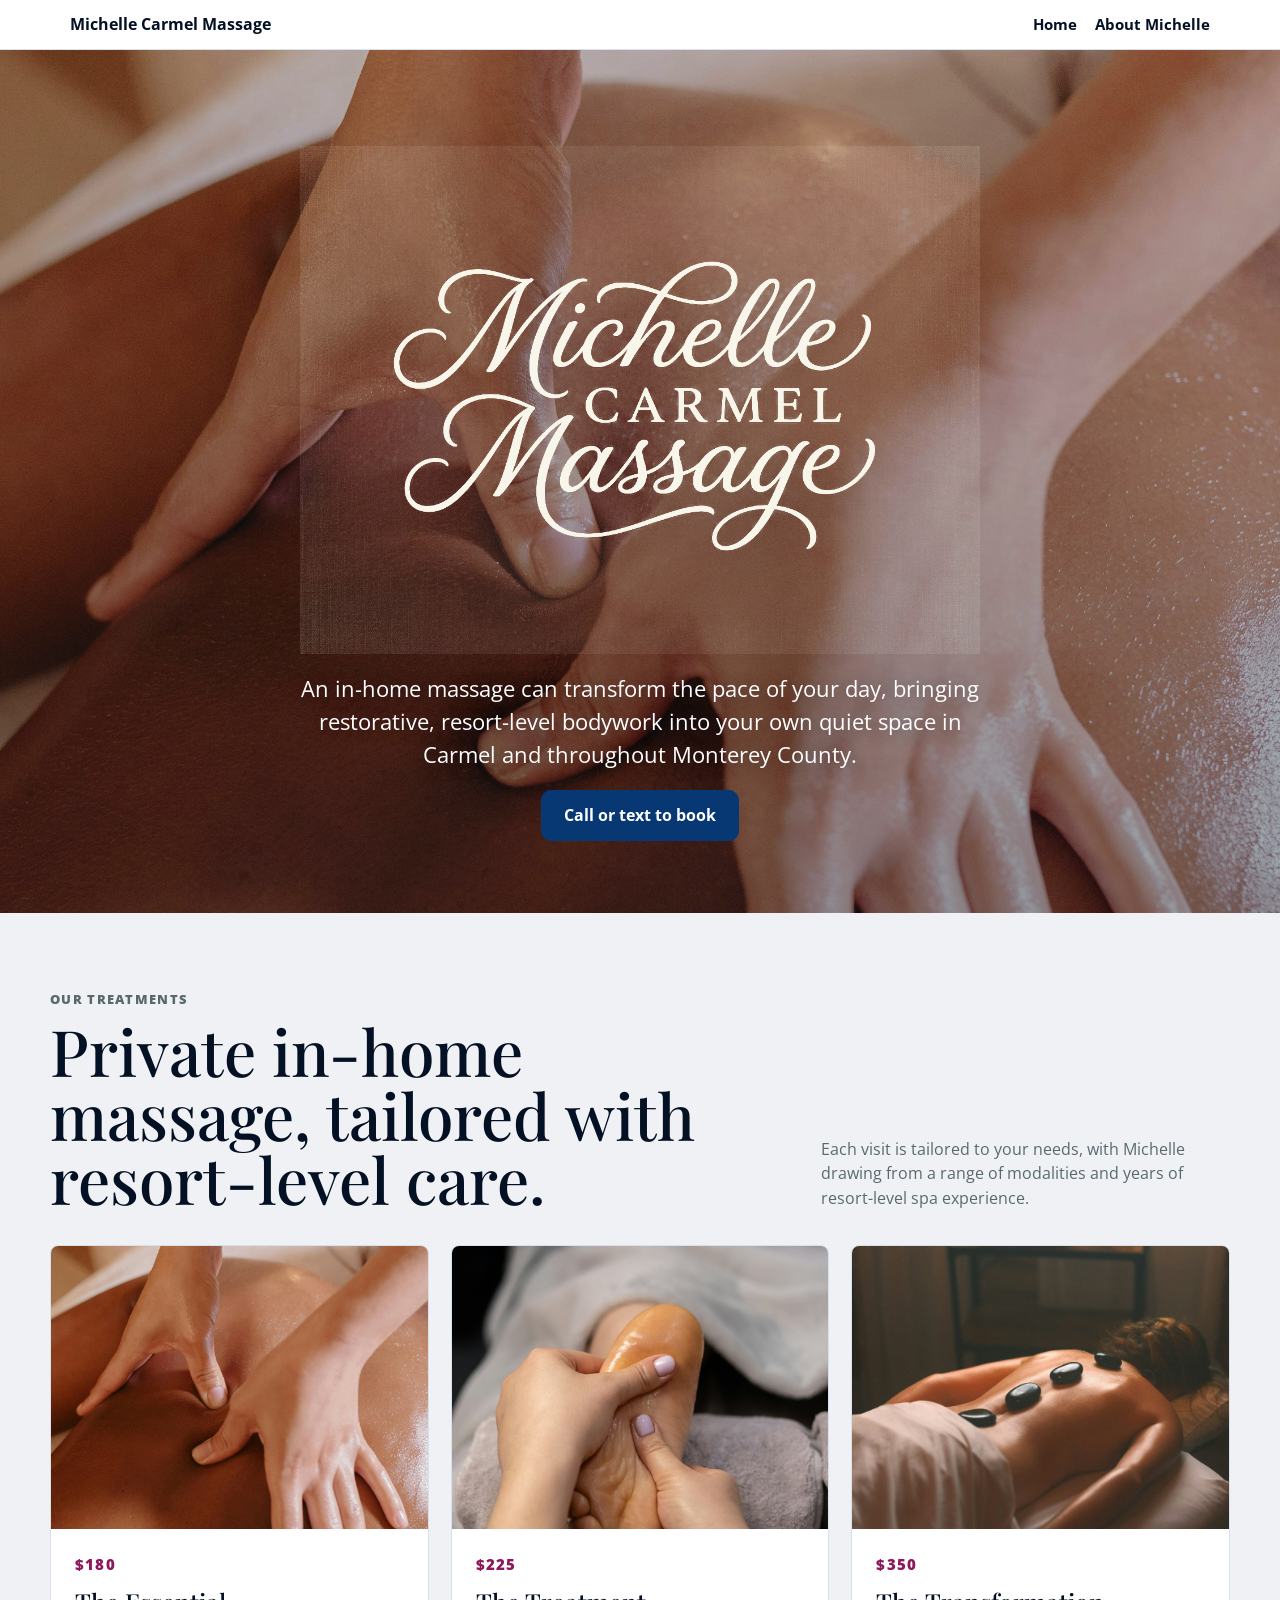
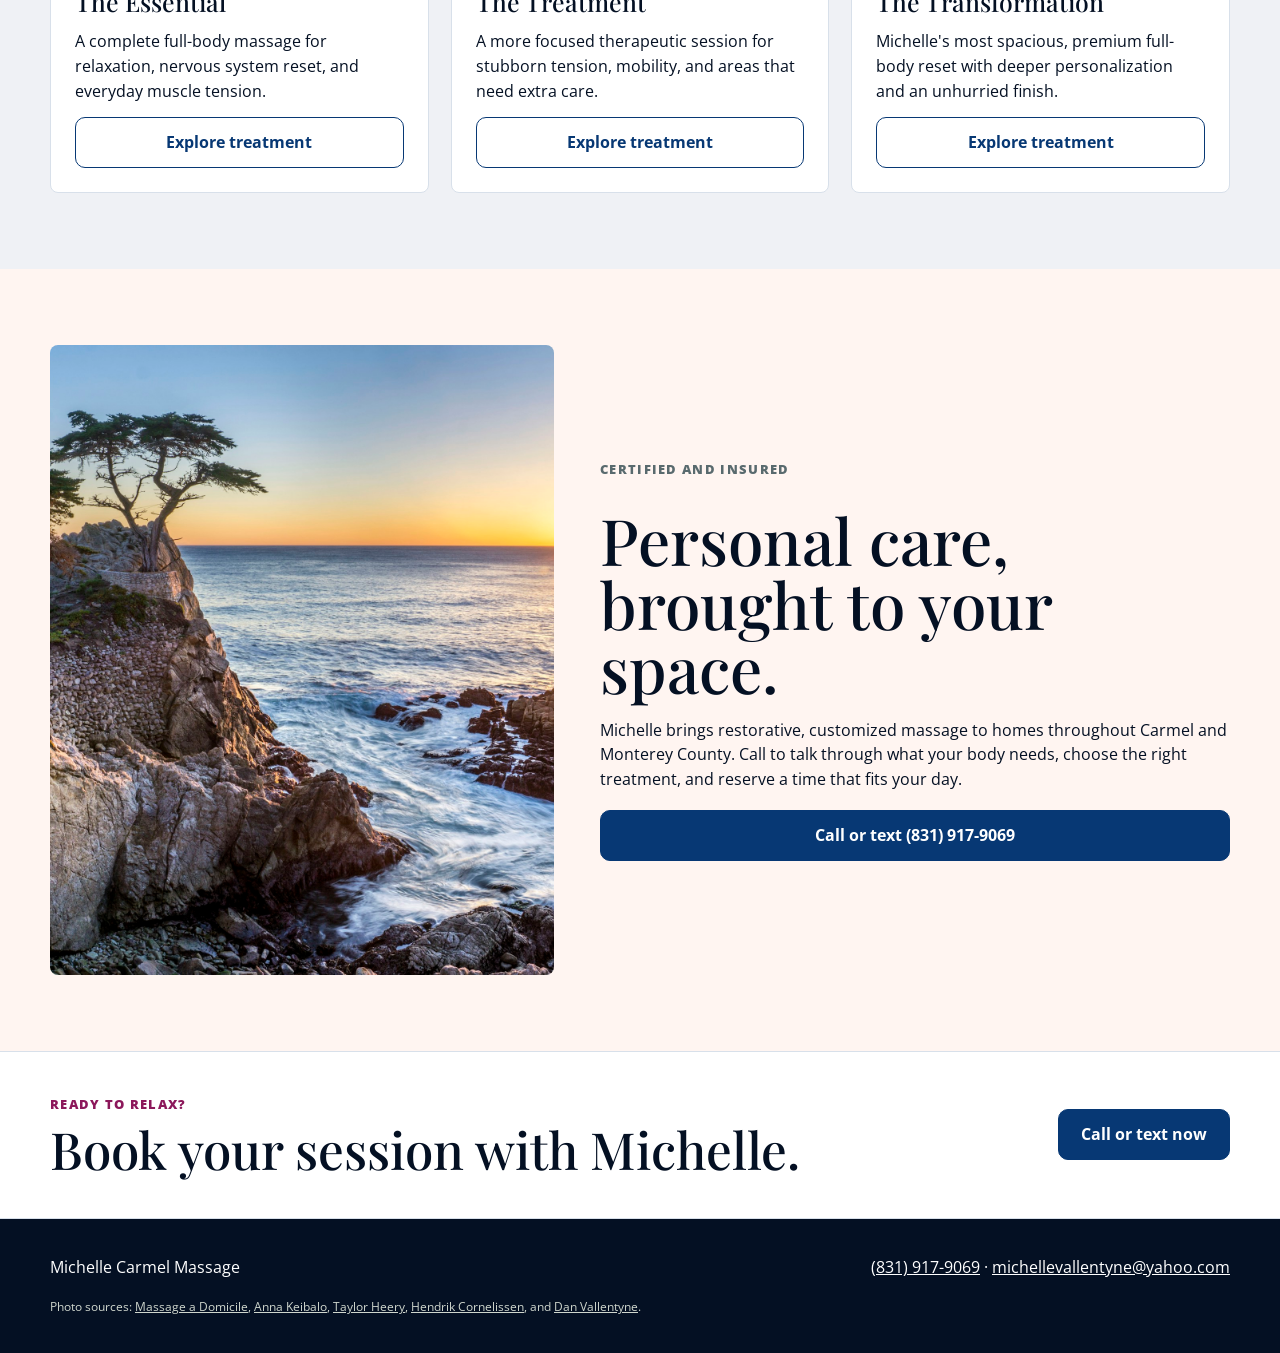
==== index.html @ 3d101196 "Build Michelle Carmel Massage site" ====
<!doctype html>
<html lang="en">
<head>
  <meta charset="utf-8">
  <meta name="viewport" content="width=device-width, initial-scale=1">
  <title>Michelle Carmel Massage | Out-Call Massage Therapy in Monterey County</title>
  <meta name="description" content="Michelle Carmel Vallentyne offers personalized, in-home massage therapy throughout Monterey County. Call (831) 917-9069 to book.">
  <link rel="preconnect" href="https://fonts.googleapis.com">
  <link rel="preconnect" href="https://fonts.gstatic.com" crossorigin>
  <link href="https://fonts.googleapis.com/css2?family=Open+Sans:wght@400;600;700&amp;family=Playfair+Display:wght@500;600&amp;display=swap" rel="stylesheet">
  <link rel="stylesheet" href="styles.css">
</head>
<body>
  <header class="site-header">
    <nav class="nav" aria-label="Primary navigation">
      <a class="brand" href="/">
        <span>Michelle Carmel Massage</span>
      </a>
      <div class="nav-links">
        <a href="/">Home</a>
        <a href="/about/">About Michelle</a>
      </div>
    </nav>
  </header>

  <main>
    <section class="hero" aria-label="Michelle Carmel Massage">
      <div class="hero-content">
        <img class="hero-logo" src="media/logoknockout.png" alt="Michelle Carmel Massage">
        <p class="hero-copy">An in-home massage can transform the pace of your day, bringing restorative, resort-level bodywork into your own quiet space in Carmel and throughout Monterey County.</p>
        <a class="button" href="tel:8319179069">Call or text to book</a>
      </div>
    </section>

    <section class="section">
      <div class="container">
        <div class="section-heading">
          <div>
            <p class="eyebrow">Our treatments</p>
            <h2>Private in-home massage, tailored with resort-level care.</h2>
          </div>
          <p>Each visit is tailored to your needs, with Michelle drawing from a range of modalities and years of resort-level spa experience.</p>
        </div>

        <div class="treatment-grid">
          <article class="card">
            <img src="media/back-massage.jpg" alt="Therapeutic back massage">
            <div class="card-body">
              <p class="price">$180</p>
              <h3>The Essential</h3>
              <p>A complete full-body massage for relaxation, nervous system reset, and everyday muscle tension.</p>
              <a class="button secondary" href="/essential-massage/">Explore treatment</a>
            </div>
          </article>

          <article class="card">
            <img src="media/foot-massage.jpg" alt="Relaxing foot massage">
            <div class="card-body">
              <p class="price">$225</p>
              <h3>The Treatment</h3>
              <p>A more focused therapeutic session for stubborn tension, mobility, and areas that need extra care.</p>
              <a class="button secondary" href="/therapeutic-treatment/">Explore treatment</a>
            </div>
          </article>

          <article class="card">
            <img src="media/hot-stone-massage.jpg" alt="Hot stone massage treatment">
            <div class="card-body">
              <p class="price">$350</p>
              <h3>The Transformation</h3>
              <p>Michelle's most spacious, premium full-body reset with deeper personalization and an unhurried finish.</p>
              <a class="button secondary" href="/full-body-transformation/">Explore treatment</a>
            </div>
          </article>
        </div>
      </div>
    </section>

    <section class="section alt">
      <div class="container split reverse">
        <img src="media/sea-waves-sunrise.jpg" alt="Sunrise waves on the coast">
        <div class="copy">
          <p class="eyebrow">Certified and insured</p>
          <h2>Personal care, brought to your space.</h2>
          <p>Michelle brings restorative, customized massage to homes throughout Carmel and Monterey County. Call to talk through what your body needs, choose the right treatment, and reserve a time that fits your day.</p>
          <a class="button" href="tel:8319179069">Call or text (831) 917-9069</a>
        </div>
      </div>
    </section>

    <section class="callout">
      <div class="callout-inner">
        <div>
          <p class="eyebrow">Ready to relax?</p>
          <h2>Book your session with Michelle.</h2>
        </div>
        <a class="button" href="tel:8319179069">Call or text now</a>
      </div>
    </section>
  </main>

  <footer class="footer">
    <div class="footer-inner">
      <p>Michelle Carmel Massage</p>
      <p><a href="tel:8319179069">(831) 917-9069</a> · <a href="mailto:michellevallentyne@yahoo.com">michellevallentyne@yahoo.com</a></p>
    </div>
    <p class="photo-sources">Photo sources: <a href="https://unsplash.com/photos/massage-is-being-administered-to-a-persons-back-nMVUTY8_gGw">Massage a Domicile</a>, <a href="https://unsplash.com/photos/a-woman-getting-a-foot-massage-from-a-foot-massager-QMgwloa7nQs">Anna Keibalo</a>, <a href="https://unsplash.com/photos/a-woman-laying-on-a-bed-with-hot-stones-on-her-back-_TyrA1RUaiI">Taylor Heery</a>, <a href="https://unsplash.com/photos/sea-waves-on-rock-formation-during-sunrise-eTUSt12fhZY">Hendrik Cornelissen</a>, and <a href="https://photos.google.com/share/AF1QipM1lYgIzQpZOuhpBR0-gj-J_03DL9Nnvnro2id6R2sSTR1xPQQIapzrpnLm9ZrqXQ/photo/AF1QipNnfD1pW17qtRT4gAIb4eRQd_qv3zeB-kaf-RzP?key=SUZTOVNMYjc1VV9HenpOQmlERFlaQzlWWjZFb09R">Dan Vallentyne</a>.</p>
  </footer>
</body>
</html>
---- styles.css ----
:root {
  --bg: #eff1f5;
  --ink: #041023;
  --muted: #596a6e;
  --green: #073874;
  --green-2: #05254d;
  --clay: #8c185b;
  --gold: #11aad6;
  --line: #d8e0ea;
  --white: #ffffff;
  --shadow: 0 16px 36px rgba(4, 16, 35, 0.08);
}

* {
  box-sizing: border-box;
}

body {
  margin: 0;
  background: var(--bg);
  color: var(--ink);
  font-family: "Open Sans", Arial, sans-serif;
  line-height: 1.55;
}

img {
  display: block;
  max-width: 100%;
}

a {
  color: inherit;
}

.site-header {
  position: sticky;
  top: 0;
  z-index: 10;
  background: var(--white);
  border-bottom: 1px solid var(--line);
}

.nav {
  align-items: center;
  display: flex;
  gap: 24px;
  justify-content: space-between;
  margin: 0 auto;
  max-width: 1180px;
  padding: 12px 20px;
}

.brand {
  align-items: center;
  display: flex;
  gap: 14px;
  text-decoration: none;
}

.brand span {
  display: block;
  font-size: 1rem;
  font-weight: 700;
  letter-spacing: 0;
}

.nav-links {
  align-items: center;
  display: flex;
  flex-wrap: wrap;
  gap: 18px;
  justify-content: flex-end;
}

.nav-links a {
  font-size: 0.95rem;
  font-weight: 700;
  text-decoration: none;
}

.button {
  align-items: center;
  background: var(--green);
  border: 1px solid var(--green);
  border-radius: 10px;
  color: var(--white);
  display: inline-flex;
  font-weight: 700;
  justify-content: center;
  min-height: 48px;
  padding: 12px 22px;
  text-decoration: none;
}

.button.secondary {
  background: transparent;
  color: var(--green);
}

.hero {
  background-image: linear-gradient(rgba(4, 16, 35, 0.16), rgba(4, 16, 35, 0.38)), url("media/back-massage.jpg");
  background-position: center 46%;
  background-size: cover;
  color: var(--white);
  min-height: min(720px, 76vh);
  position: relative;
}

.hero::before {
  content: none;
}

.hero-content {
  align-items: flex-start;
  display: flex;
  flex-direction: column;
  gap: 18px;
  justify-content: flex-end;
  margin: 0 auto;
  max-width: 1180px;
  min-height: min(700px, 76vh);
  padding: 110px 20px 70px;
  position: relative;
}

.hero .hero-content {
  align-items: center;
  justify-content: center;
  max-width: 1180px;
  min-height: min(720px, 76vh);
  padding: 96px 20px 72px;
  text-align: center;
}

.hero-logo {
  filter: drop-shadow(0 10px 34px rgba(4, 16, 35, 0.28));
  width: min(680px, 82vw);
}

.hero-copy {
  color: var(--white);
  font-size: clamp(1.08rem, 2vw, 1.35rem);
  max-width: 700px;
  text-shadow: 0 2px 18px rgba(4, 16, 35, 0.42);
}

.eyebrow {
  color: var(--clay);
  font-size: 0.82rem;
  font-weight: 800;
  letter-spacing: 0.1em;
  margin: 0 0 10px;
  text-transform: uppercase;
}

.hero .eyebrow {
  color: var(--clay);
}

h1,
h2,
h3 {
  font-family: "Playfair Display", Georgia, "Times New Roman", serif;
  font-weight: 500;
  letter-spacing: 0;
  line-height: 1;
  margin: 0;
}

h1 {
  font-size: clamp(3.1rem, 7vw, 6.25rem);
  max-width: 820px;
}

.copy h1 {
  font-size: clamp(2.6rem, 6vw, 4.8rem);
}

h2 {
  font-size: clamp(2rem, 5vw, 4.2rem);
}

h3 {
  font-size: 1.55rem;
}

p {
  margin: 0;
}

.lead {
  font-size: clamp(1.08rem, 2vw, 1.35rem);
  max-width: 680px;
}

.section {
  padding: 76px 20px;
}

.section.alt {
  background: #fff5f1;
  color: var(--ink);
}

.container {
  margin: 0 auto;
  max-width: 1180px;
}

.section-heading {
  align-items: end;
  display: grid;
  gap: 22px;
  grid-template-columns: minmax(0, 1.1fr) minmax(260px, 0.6fr);
  margin-bottom: 34px;
}

.section-heading p {
  color: var(--muted);
}

.alt .section-heading p,
.alt .eyebrow {
  color: var(--muted);
}

.treatment-grid {
  display: grid;
  gap: 22px;
  grid-template-columns: repeat(3, minmax(0, 1fr));
}

.card {
  background: var(--white);
  border: 1px solid var(--line);
  border-radius: 8px;
  overflow: hidden;
}

.card img {
  aspect-ratio: 4 / 3;
  height: auto;
  object-fit: cover;
  width: 100%;
}

.card-body {
  display: grid;
  gap: 14px;
  padding: 24px;
}

.price {
  color: var(--clay);
  font-size: 0.95rem;
  font-weight: 800;
  letter-spacing: 0.08em;
  text-transform: uppercase;
}

.split {
  align-items: center;
  display: grid;
  gap: 46px;
  grid-template-columns: minmax(0, 1fr) minmax(320px, 0.8fr);
}

.split.reverse {
  grid-template-columns: minmax(320px, 0.8fr) minmax(0, 1fr);
}

.split img {
  aspect-ratio: 4 / 5;
  border-radius: 8px;
  height: auto;
  object-fit: cover;
  width: 100%;
}

.copy {
  display: grid;
  gap: 18px;
}

.copy ul,
.details-list {
  display: grid;
  gap: 12px;
  margin: 0;
  padding-left: 20px;
}

.callout {
  background: var(--white);
  border-block: 1px solid var(--line);
  padding: 42px 20px;
}

.callout-inner {
  align-items: center;
  display: flex;
  gap: 24px;
  justify-content: space-between;
  margin: 0 auto;
  max-width: 1180px;
}

.callout h2 {
  font-size: clamp(1.8rem, 4vw, 3.2rem);
}

.footer {
  background: #041023;
  color: var(--white);
  padding: 36px 20px;
}

.footer-inner {
  align-items: center;
  display: flex;
  gap: 20px;
  justify-content: space-between;
  margin: 0 auto;
  max-width: 1180px;
}

.photo-sources {
  color: #cfd6cd;
  font-size: 0.78rem;
  line-height: 1.55;
  margin: 18px auto 0;
  max-width: 1180px;
}

.photo-sources a {
  color: inherit;
}

.page-hero {
  background-position: center;
  background-size: cover;
  color: var(--white);
  min-height: 460px;
  position: relative;
}

.page-hero::before {
  background: rgba(4, 16, 35, 0.5);
  content: "";
  inset: 0;
  position: absolute;
}

.page-hero .eyebrow {
  color: #d8e0ea;
}

.page-hero .hero-content {
  min-height: 460px;
}

.two-column-text {
  display: grid;
  gap: 34px;
  grid-template-columns: minmax(0, 0.8fr) minmax(0, 1fr);
}

.detail-panel {
  border-top: 1px solid var(--line);
  display: grid;
  gap: 18px;
  padding-top: 24px;
}

@media (max-width: 820px) {
  .nav,
  .nav-links,
  .callout-inner,
  .footer-inner {
    align-items: flex-start;
    flex-direction: column;
  }

  .nav-links {
    gap: 12px;
  }

  .section-heading,
  .split,
  .split.reverse,
  .treatment-grid,
  .two-column-text {
    grid-template-columns: 1fr;
  }

  .hero {
    background-position: center top;
    min-height: 540px;
  }

  .hero .hero-content {
    min-height: 540px;
    padding: 72px 20px 56px;
  }

  .hero-logo {
    width: min(520px, 88vw);
  }

  .section {
    padding: 58px 20px;
  }
}
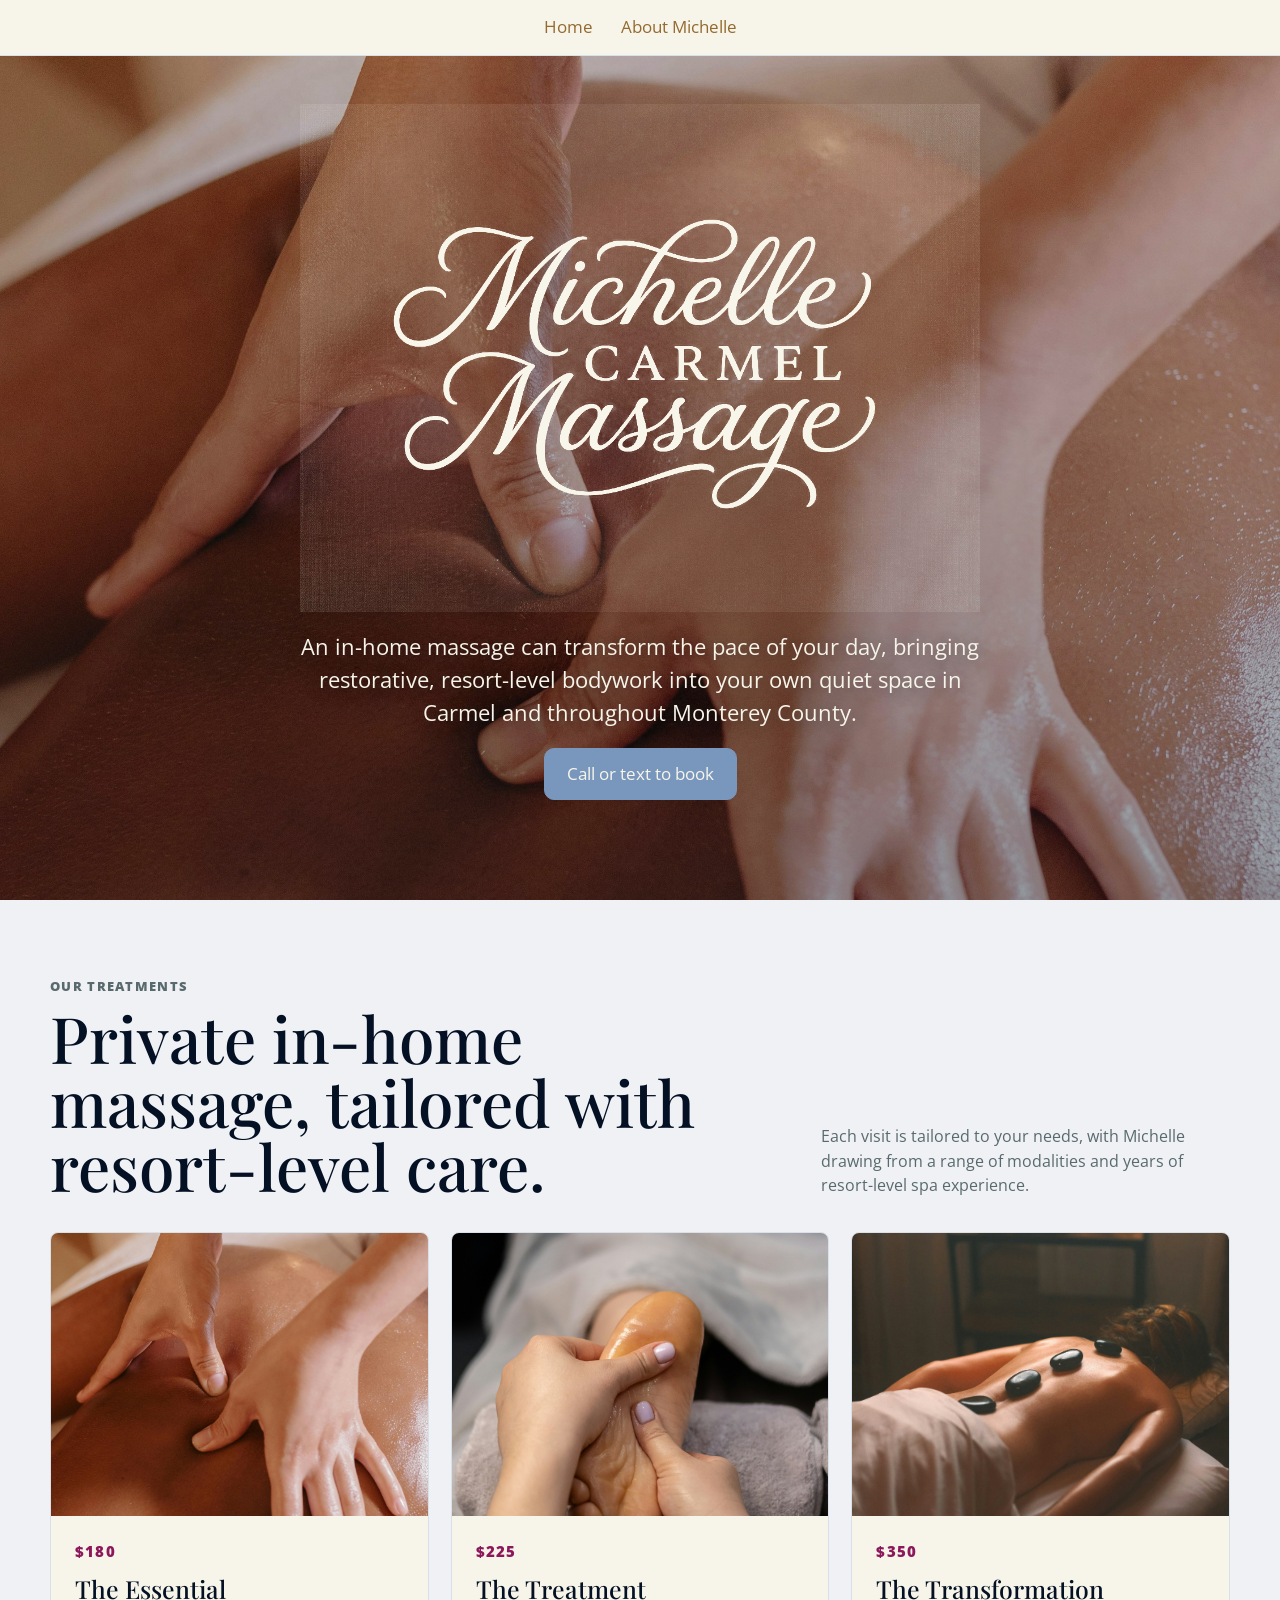
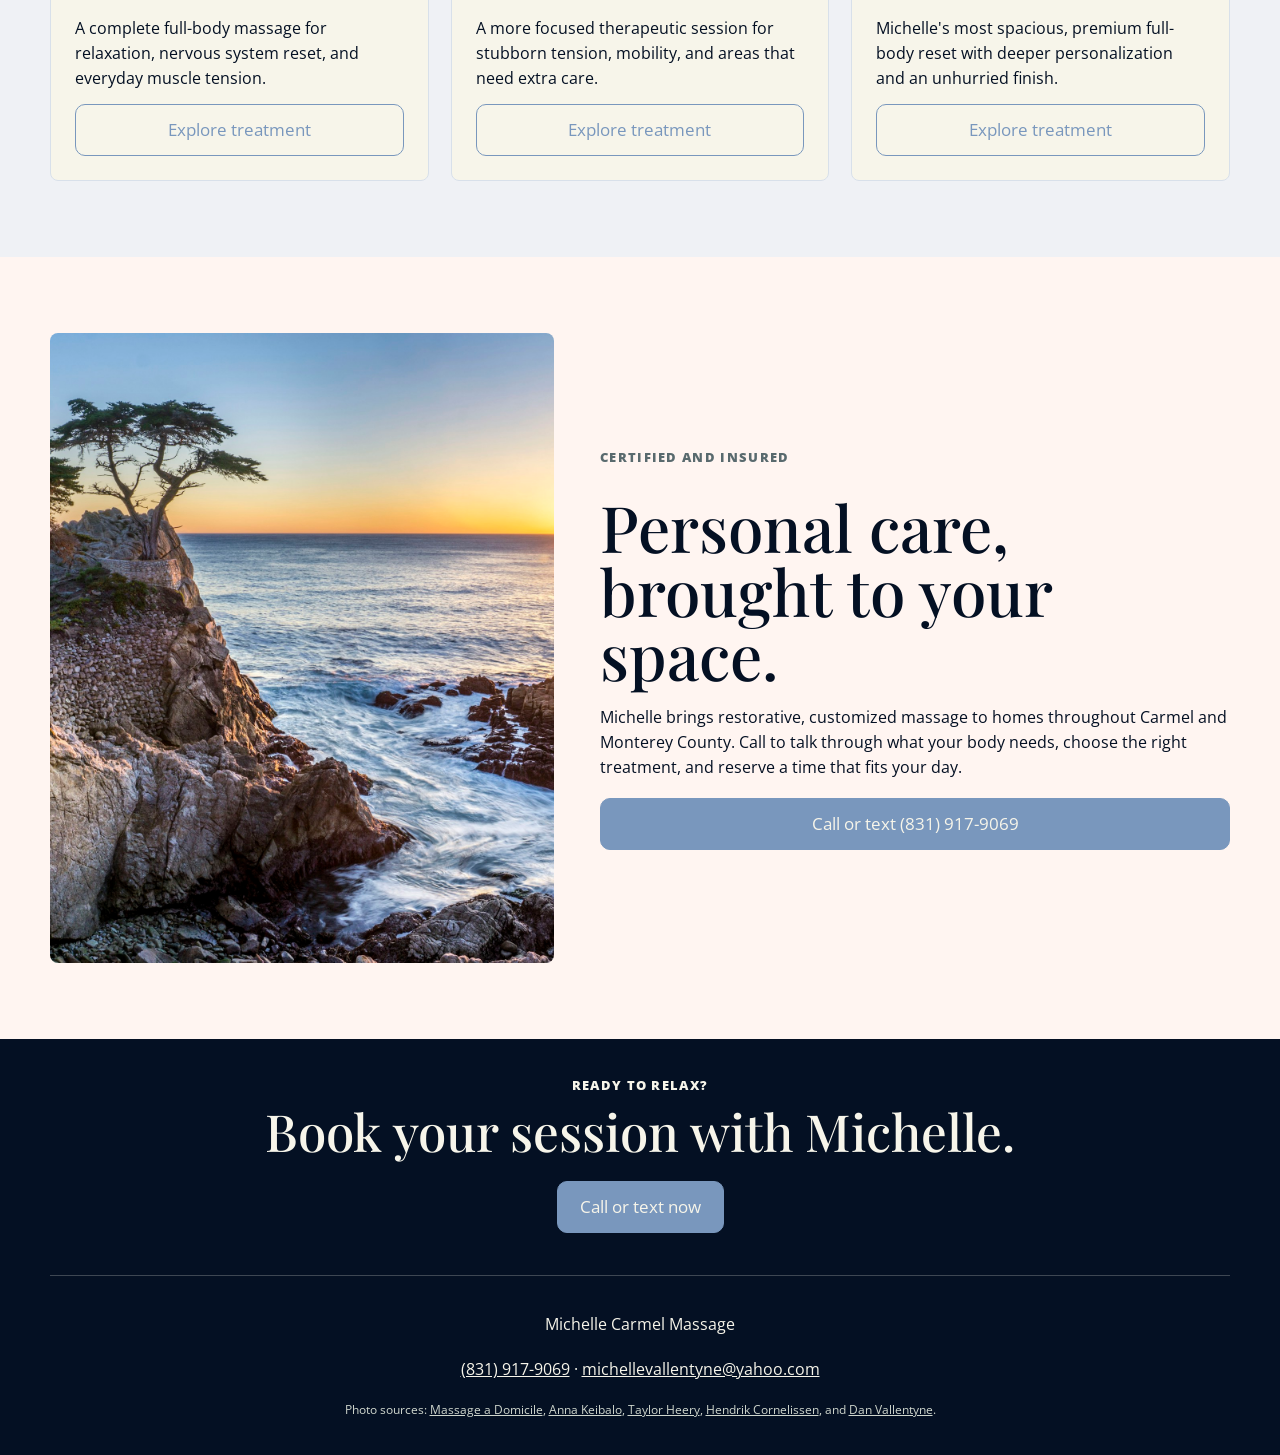
==== commit 2f4aad92: "Refine site navigation and footer" ====
--- a/index.html
+++ b/index.html
@@ -7,14 +7,14 @@
   <meta name="description" content="Michelle Carmel Vallentyne offers personalized, in-home massage therapy throughout Monterey County. Call (831) 917-9069 to book.">
   <link rel="preconnect" href="https://fonts.googleapis.com">
   <link rel="preconnect" href="https://fonts.gstatic.com" crossorigin>
-  <link href="https://fonts.googleapis.com/css2?family=Open+Sans:wght@400;600;700&amp;family=Playfair+Display:wght@500;600&amp;display=swap" rel="stylesheet">
+  <link href="https://fonts.googleapis.com/css2?family=Great+Vibes&amp;family=Open+Sans:wght@400;600;700&amp;family=Playfair+Display:wght@500;600&amp;display=swap" rel="stylesheet">
   <link rel="stylesheet" href="styles.css">
 </head>
 <body>
   <header class="site-header">
     <nav class="nav" aria-label="Primary navigation">
-      <a class="brand" href="/">
-        <span>Michelle Carmel Massage</span>
+      <a class="nav-logo-link" href="/">
+        <img class="nav-logo" src="media/logo.png" alt="Michelle Carmel Massage">
       </a>
       <div class="nav-links">
         <a href="/">Home</a>
@@ -88,23 +88,22 @@
       </div>
     </section>
 
-    <section class="callout">
-      <div class="callout-inner">
-        <div>
-          <p class="eyebrow">Ready to relax?</p>
-          <h2>Book your session with Michelle.</h2>
-        </div>
-        <a class="button" href="tel:8319179069">Call or text now</a>
-      </div>
-    </section>
   </main>
 
   <footer class="footer">
+    <div class="callout-inner footer-callout">
+      <div>
+        <p class="eyebrow">Ready to relax?</p>
+        <h2>Book your session with Michelle.</h2>
+      </div>
+      <a class="button" href="tel:8319179069">Call or text now</a>
+    </div>
     <div class="footer-inner">
       <p>Michelle Carmel Massage</p>
       <p><a href="tel:8319179069">(831) 917-9069</a> · <a href="mailto:michellevallentyne@yahoo.com">michellevallentyne@yahoo.com</a></p>
     </div>
     <p class="photo-sources">Photo sources: <a href="https://unsplash.com/photos/massage-is-being-administered-to-a-persons-back-nMVUTY8_gGw">Massage a Domicile</a>, <a href="https://unsplash.com/photos/a-woman-getting-a-foot-massage-from-a-foot-massager-QMgwloa7nQs">Anna Keibalo</a>, <a href="https://unsplash.com/photos/a-woman-laying-on-a-bed-with-hot-stones-on-her-back-_TyrA1RUaiI">Taylor Heery</a>, <a href="https://unsplash.com/photos/sea-waves-on-rock-formation-during-sunrise-eTUSt12fhZY">Hendrik Cornelissen</a>, and <a href="https://photos.google.com/share/AF1QipM1lYgIzQpZOuhpBR0-gj-J_03DL9Nnvnro2id6R2sSTR1xPQQIapzrpnLm9ZrqXQ/photo/AF1QipNnfD1pW17qtRT4gAIb4eRQd_qv3zeB-kaf-RzP?key=SUZTOVNMYjc1VV9HenpOQmlERFlaQzlWWjZFb09R">Dan Vallentyne</a>.</p>
   </footer>
+  <script src="/nav.js" defer></script>
 </body>
 </html>
--- a/styles.css
+++ b/styles.css
@@ -2,13 +2,14 @@
   --bg: #eff1f5;
   --ink: #041023;
   --muted: #596a6e;
-  --green: #073874;
-  --green-2: #05254d;
+  --green: #7997bd;
+  --green-2: #5f7898;
   --clay: #8c185b;
   --gold: #11aad6;
   --line: #d8e0ea;
-  --white: #ffffff;
+  --white: #f7f5ea;
   --shadow: 0 16px 36px rgba(4, 16, 35, 0.08);
+  --compact-nav-height: 56px;
 }
 
 * {
@@ -43,38 +44,55 @@
 .nav {
   align-items: center;
   display: flex;
-  gap: 24px;
-  justify-content: space-between;
+  flex-direction: column;
+  gap: 8px;
+  justify-content: center;
   margin: 0 auto;
   max-width: 1180px;
-  padding: 12px 20px;
-}
-
-.brand {
-  align-items: center;
-  display: flex;
-  gap: 14px;
+  padding: 10px 20px 14px;
+  transition: gap 0.2s ease, padding 0.2s ease;
+}
+
+.nav-logo-link {
+  display: inline-flex;
+  max-height: 120px;
+  opacity: 1;
+  overflow: hidden;
   text-decoration: none;
-}
-
-.brand span {
-  display: block;
-  font-size: 1rem;
-  font-weight: 700;
-  letter-spacing: 0;
+  transform: translateY(0);
+  transition: max-height 0.24s ease, opacity 0.24s ease, transform 0.24s ease;
+}
+
+.nav-logo {
+  aspect-ratio: 2 / 1;
+  object-fit: cover;
+  width: min(220px, 62vw);
+}
+
+.site-header.logo-hidden .nav {
+  gap: 0;
+  padding-block: 14px;
+}
+
+.site-header.logo-hidden .nav-logo-link {
+  max-height: 0;
+  opacity: 0;
+  pointer-events: none;
+  transform: translateY(-8px);
 }
 
 .nav-links {
   align-items: center;
   display: flex;
   flex-wrap: wrap;
-  gap: 18px;
-  justify-content: flex-end;
+  gap: 28px;
+  justify-content: center;
 }
 
 .nav-links a {
-  font-size: 0.95rem;
-  font-weight: 700;
+  color: #946a2f;
+  font-size: 1.08rem;
+  font-weight: 400;
   text-decoration: none;
 }
 
@@ -85,7 +103,8 @@
   border-radius: 10px;
   color: var(--white);
   display: inline-flex;
-  font-weight: 700;
+  font-size: 1.05rem;
+  font-weight: 400;
   justify-content: center;
   min-height: 48px;
   padding: 12px 22px;
@@ -102,7 +121,7 @@
   background-position: center 46%;
   background-size: cover;
   color: var(--white);
-  min-height: min(720px, 76vh);
+  min-height: calc(100svh - var(--compact-nav-height));
   position: relative;
 }
 
@@ -125,10 +144,10 @@
 
 .hero .hero-content {
   align-items: center;
-  justify-content: center;
-  max-width: 1180px;
-  min-height: min(720px, 76vh);
-  padding: 96px 20px 72px;
+  justify-content: flex-start;
+  max-width: 1180px;
+  min-height: calc(100svh - var(--compact-nav-height));
+  padding: 48px 20px 72px;
   text-align: center;
 }
 
@@ -290,12 +309,6 @@
   padding-left: 20px;
 }
 
-.callout {
-  background: var(--white);
-  border-block: 1px solid var(--line);
-  padding: 42px 20px;
-}
-
 .callout-inner {
   align-items: center;
   display: flex;
@@ -305,23 +318,37 @@
   max-width: 1180px;
 }
 
-.callout h2 {
-  font-size: clamp(1.8rem, 4vw, 3.2rem);
-}
-
 .footer {
   background: #041023;
   color: var(--white);
   padding: 36px 20px;
 }
 
+.footer-callout {
+  align-items: center;
+  border-bottom: 1px solid rgba(247, 245, 234, 0.24);
+  flex-direction: column;
+  margin-bottom: 36px;
+  padding-bottom: 42px;
+  text-align: center;
+}
+
+.footer-callout .eyebrow {
+  color: var(--white);
+}
+
+.footer-callout h2 {
+  font-size: clamp(1.8rem, 4vw, 3.2rem);
+}
+
 .footer-inner {
   align-items: center;
-  display: flex;
+  display: grid;
   gap: 20px;
-  justify-content: space-between;
+  justify-items: center;
   margin: 0 auto;
   max-width: 1180px;
+  text-align: center;
 }
 
 .photo-sources {
@@ -330,6 +357,7 @@
   line-height: 1.55;
   margin: 18px auto 0;
   max-width: 1180px;
+  text-align: center;
 }
 
 .photo-sources a {
@@ -395,12 +423,12 @@
 
   .hero {
     background-position: center top;
-    min-height: 540px;
+    min-height: max(460px, calc(100svh - var(--compact-nav-height)));
   }
 
   .hero .hero-content {
-    min-height: 540px;
-    padding: 72px 20px 56px;
+    min-height: max(460px, calc(100svh - var(--compact-nav-height)));
+    padding: 40px 20px 56px;
   }
 
   .hero-logo {
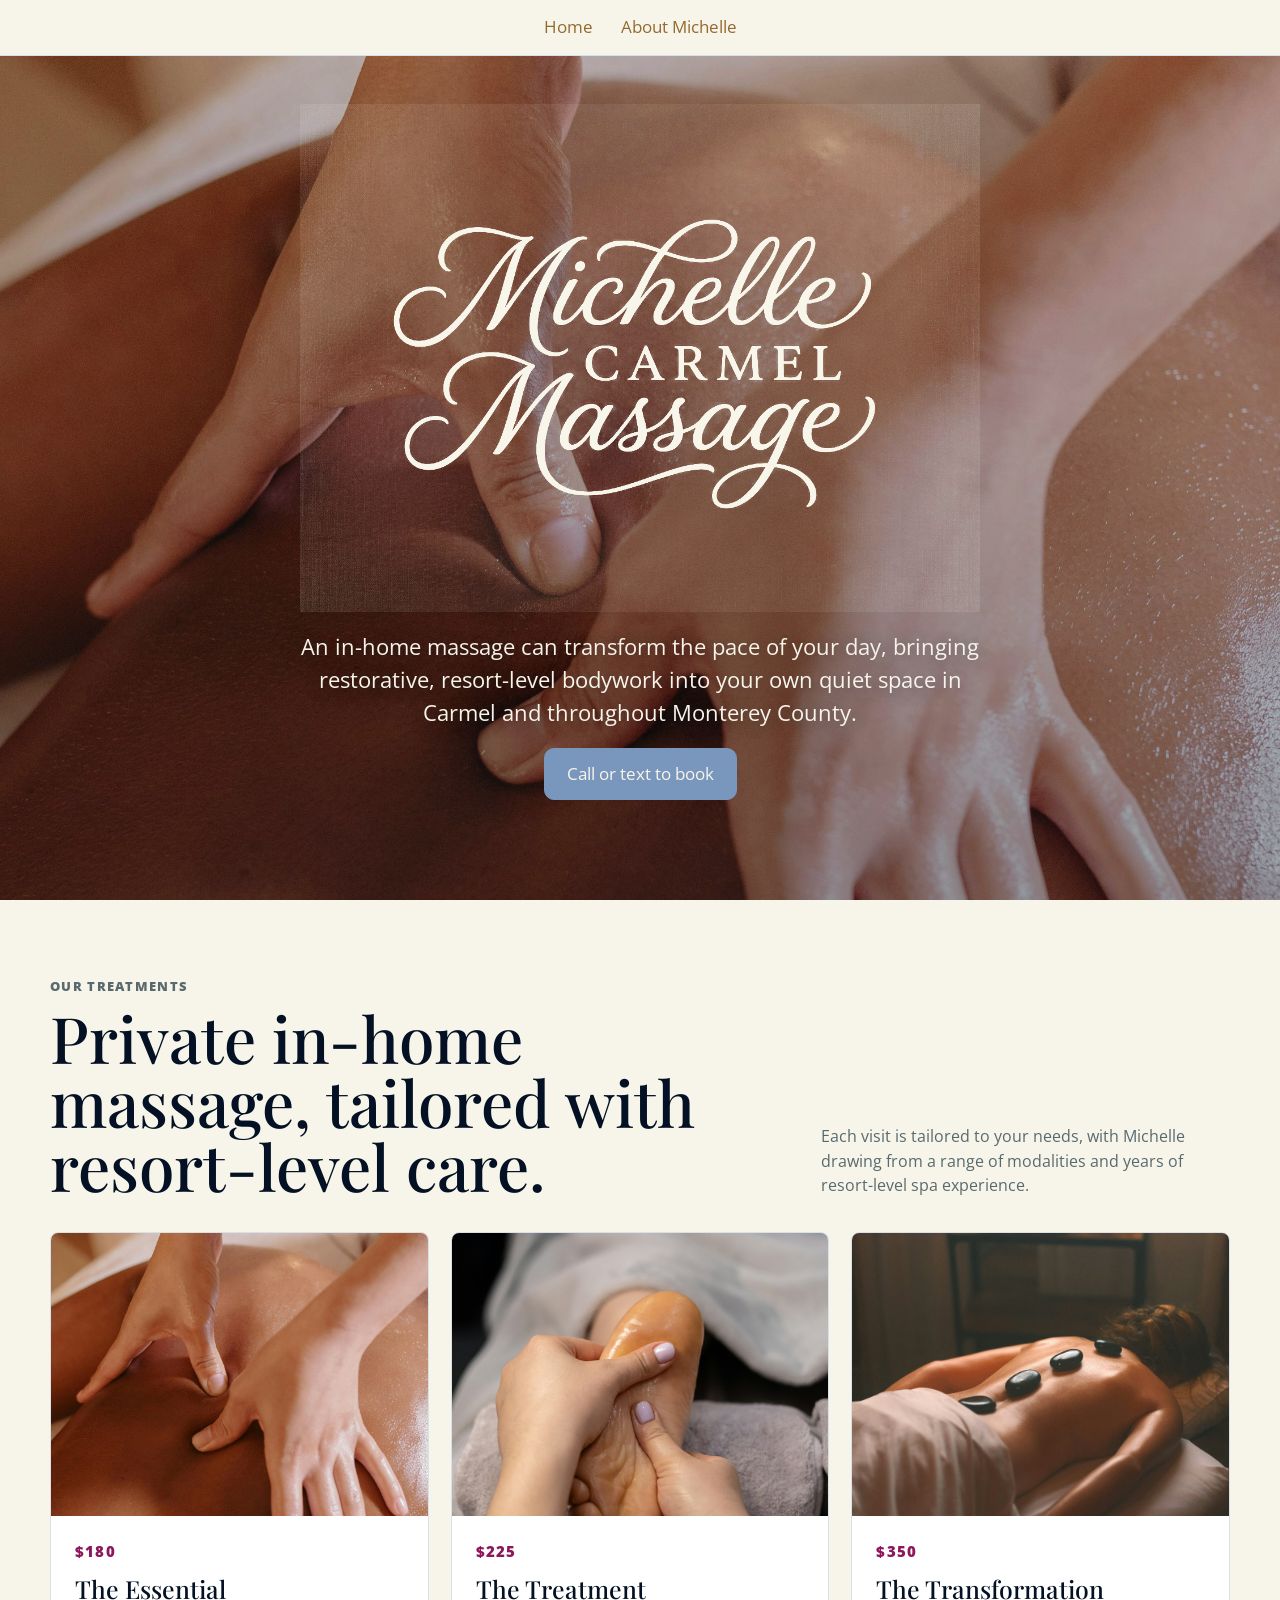
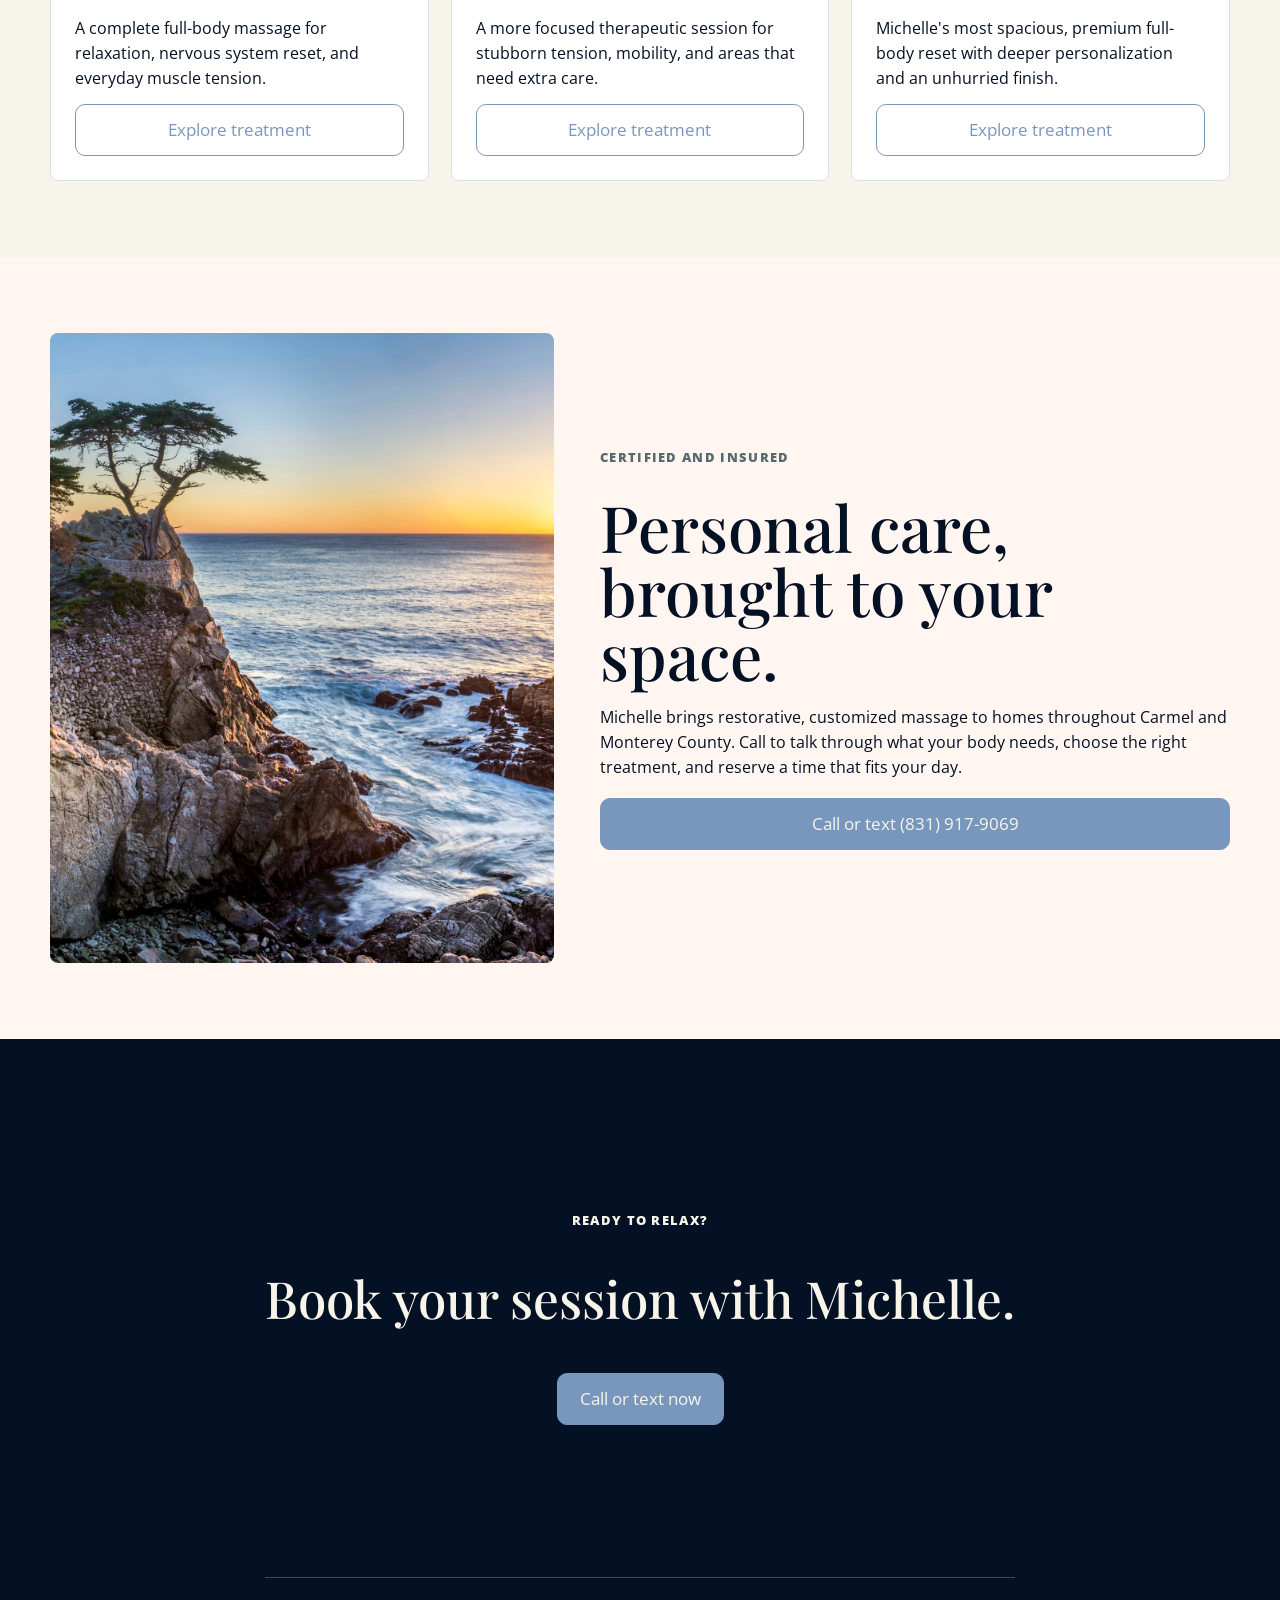
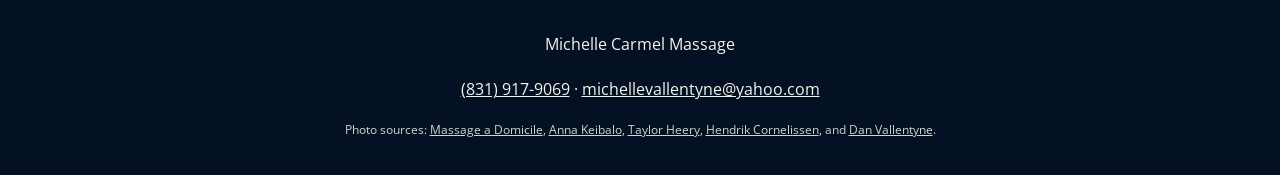
==== commit 8a2de395: "Update treatments section styling" ====
--- a/index.html
+++ b/index.html
@@ -32,7 +32,7 @@
       </div>
     </section>
 
-    <section class="section">
+    <section class="section treatments-section">
       <div class="container">
         <div class="section-heading">
           <div>
--- a/styles.css
+++ b/styles.css
@@ -10,6 +10,7 @@
   --white: #f7f5ea;
   --shadow: 0 16px 36px rgba(4, 16, 35, 0.08);
   --compact-nav-height: 56px;
+  --expanded-nav-height: 164px;
 }
 
 * {
@@ -216,6 +217,10 @@
   padding: 76px 20px;
 }
 
+.treatments-section {
+  background: var(--white);
+}
+
 .section.alt {
   background: #fff5f1;
   color: var(--ink);
@@ -250,7 +255,7 @@
 }
 
 .card {
-  background: var(--white);
+  background: #fff;
   border: 1px solid var(--line);
   border-radius: 8px;
   overflow: hidden;
@@ -321,6 +326,9 @@
 .footer {
   background: #041023;
   color: var(--white);
+  display: flex;
+  flex-direction: column;
+  min-height: calc(100svh - var(--expanded-nav-height));
   padding: 36px 20px;
 }
 
@@ -328,9 +336,17 @@
   align-items: center;
   border-bottom: 1px solid rgba(247, 245, 234, 0.24);
   flex-direction: column;
-  margin-bottom: 36px;
-  padding-bottom: 42px;
+  flex: 1;
+  gap: 44px;
+  margin-bottom: 54px;
+  padding: 54px 0 72px;
   text-align: center;
+  justify-content: center;
+}
+
+.footer-callout > div {
+  display: grid;
+  gap: 28px;
 }
 
 .footer-callout .eyebrow {
@@ -339,6 +355,7 @@
 
 .footer-callout h2 {
   font-size: clamp(1.8rem, 4vw, 3.2rem);
+  line-height: 1.18;
 }
 
 .footer-inner {
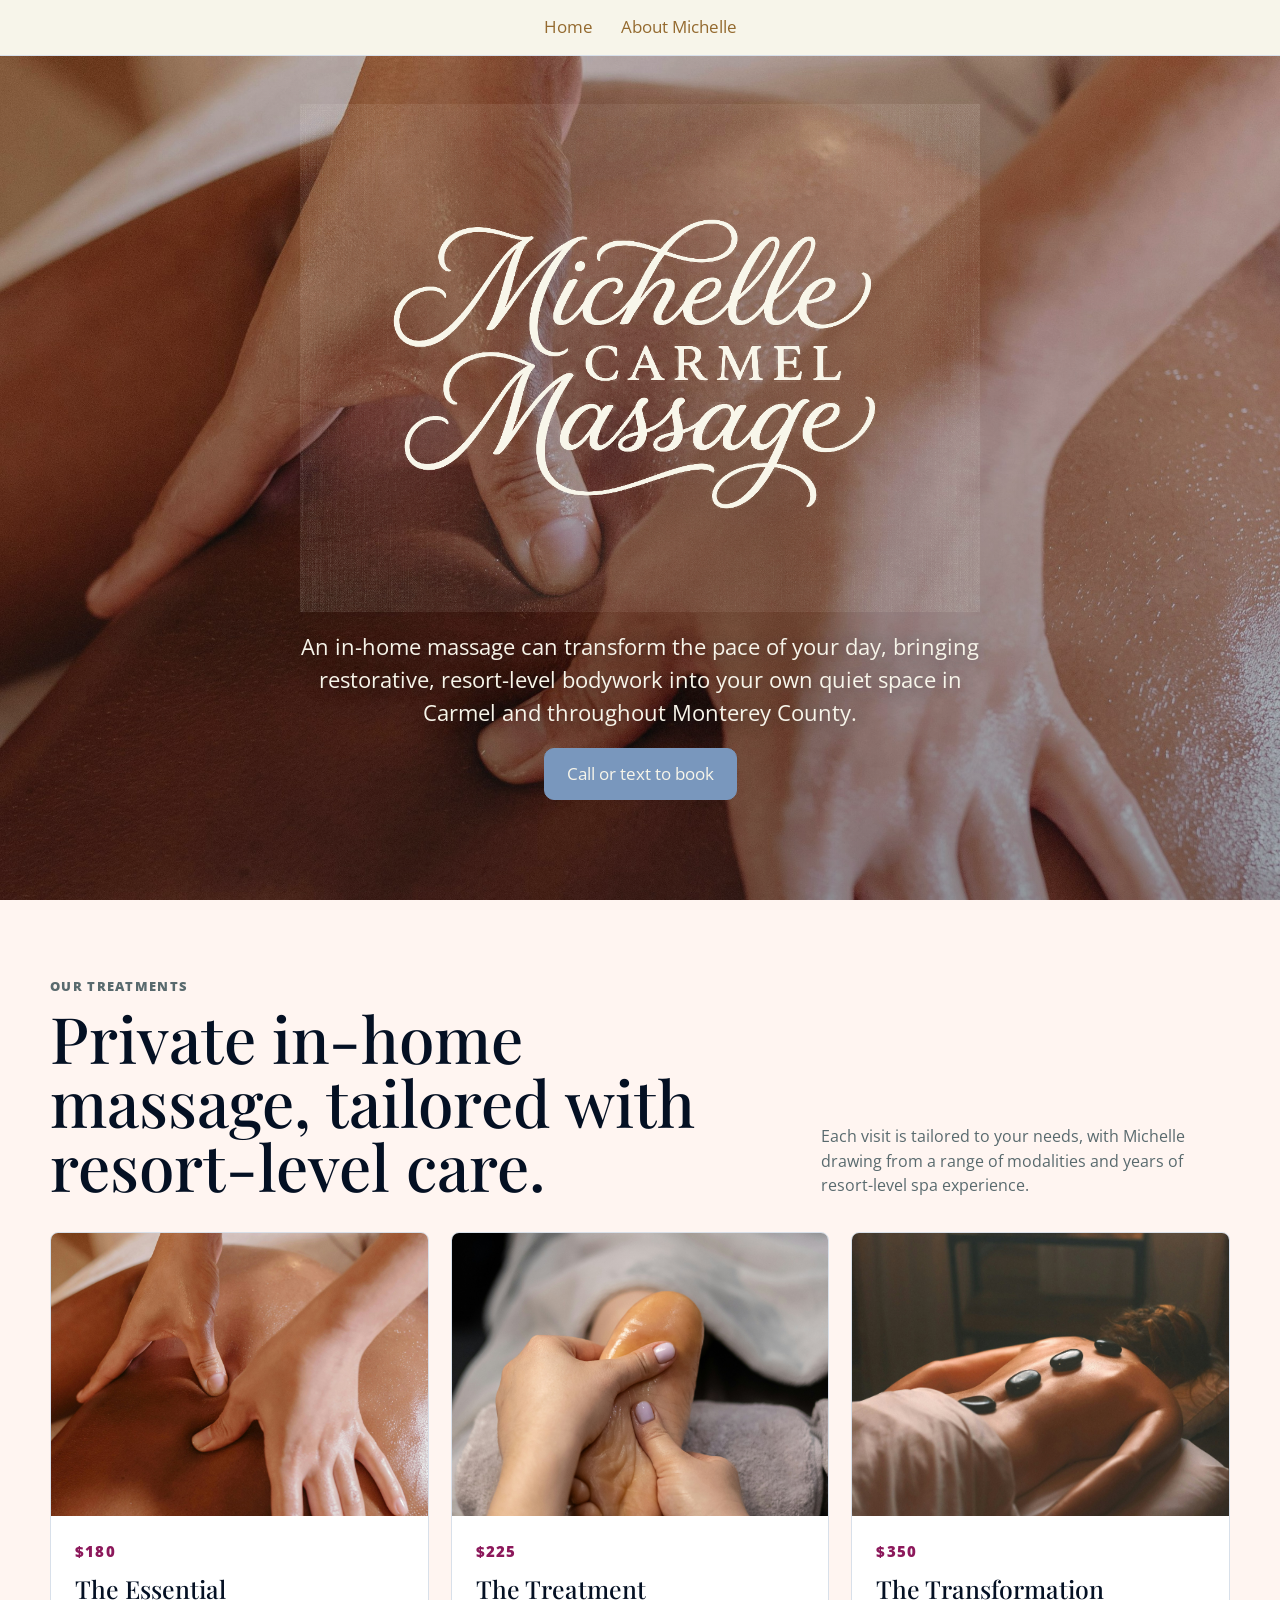
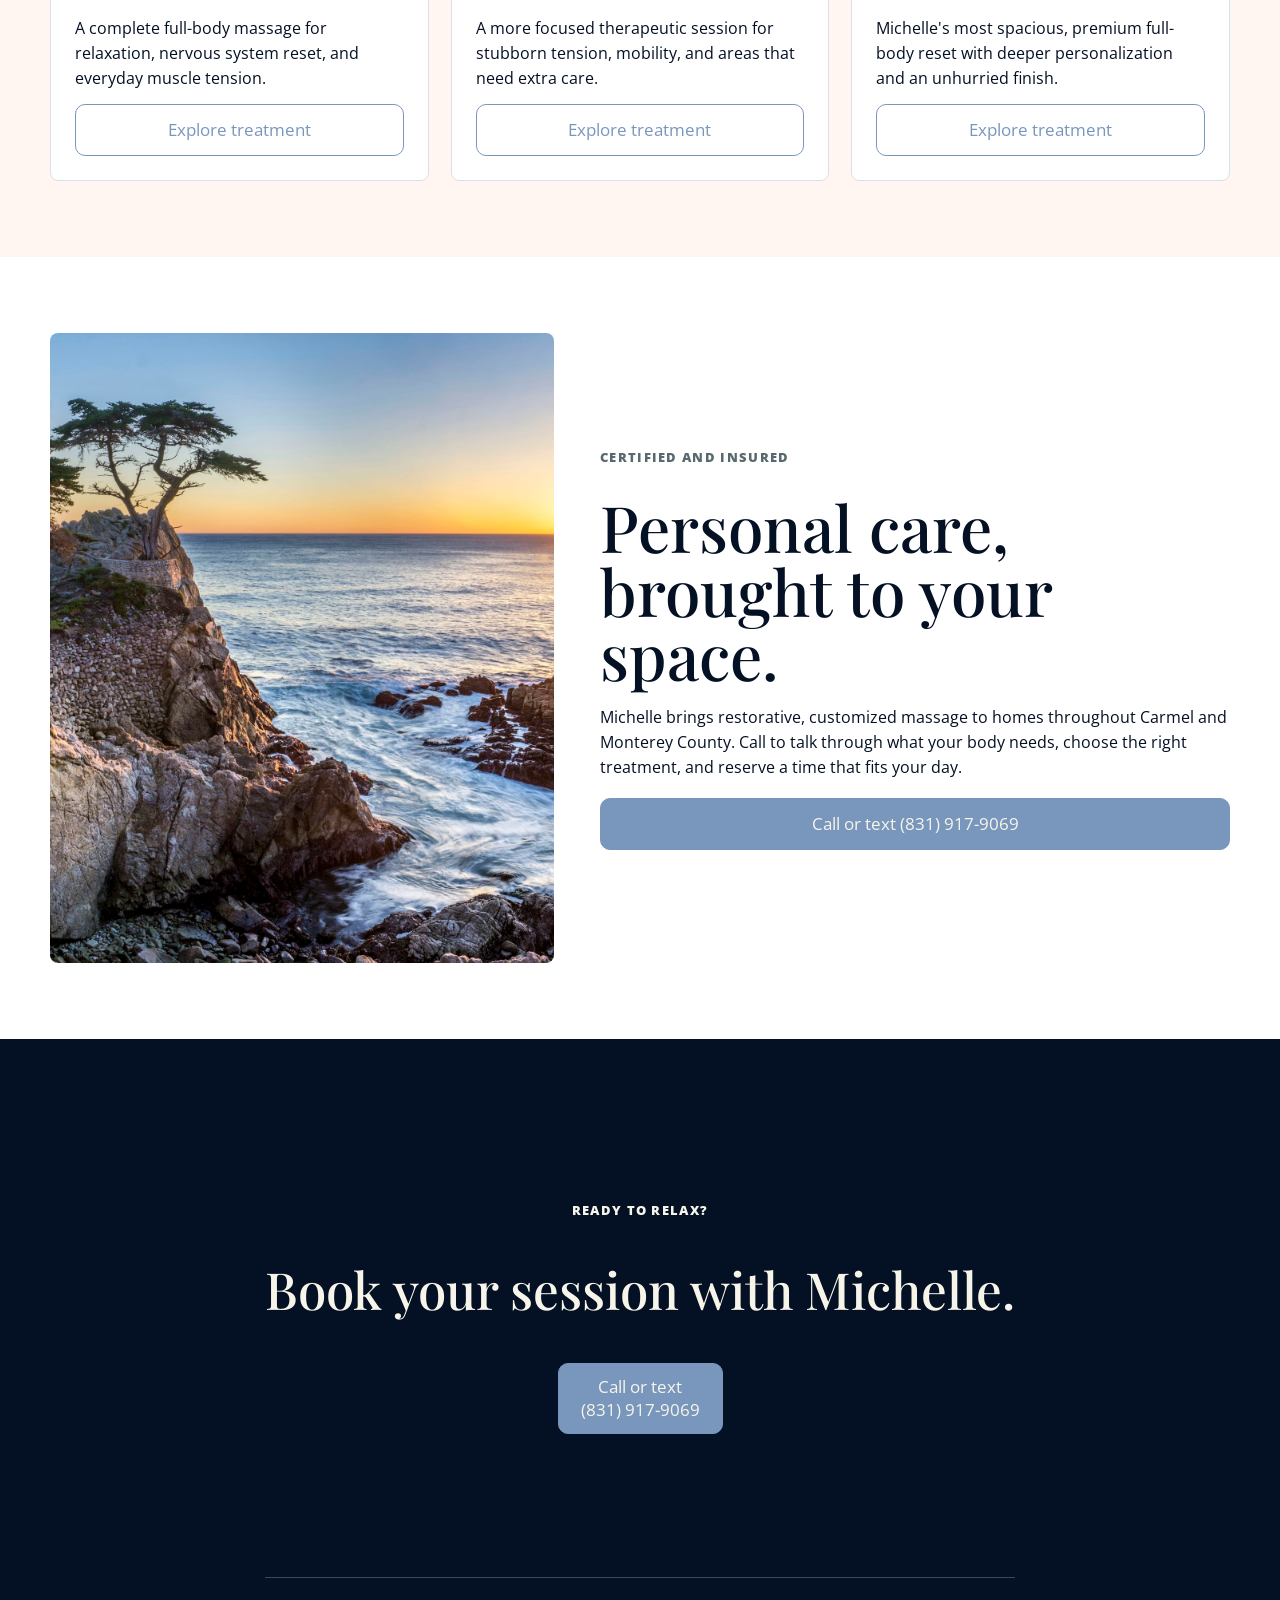
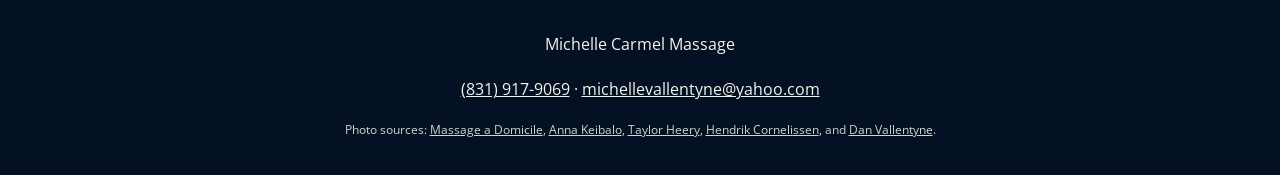
==== commit b4788b20: "Refine footer CTAs and homepage sections" ====
--- a/index.html
+++ b/index.html
@@ -76,7 +76,7 @@
       </div>
     </section>
 
-    <section class="section alt">
+    <section class="section alt certified-section">
       <div class="container split reverse">
         <img src="media/sea-waves-sunrise.jpg" alt="Sunrise waves on the coast">
         <div class="copy">
@@ -96,7 +96,7 @@
         <p class="eyebrow">Ready to relax?</p>
         <h2>Book your session with Michelle.</h2>
       </div>
-      <a class="button" href="tel:8319179069">Call or text now</a>
+      <a class="button" href="tel:8319179069"><span>Call or text</span><span>(831) 917-9069</span></a>
     </div>
     <div class="footer-inner">
       <p>Michelle Carmel Massage</p>
--- a/styles.css
+++ b/styles.css
@@ -218,12 +218,16 @@
 }
 
 .treatments-section {
-  background: var(--white);
+  background: #fff5f1;
 }
 
 .section.alt {
   background: #fff5f1;
   color: var(--ink);
+}
+
+.section.alt.certified-section {
+  background: #fff;
 }
 
 .container {
@@ -349,6 +353,11 @@
   gap: 28px;
 }
 
+.footer-callout .button {
+  flex-direction: column;
+  line-height: 1.35;
+}
+
 .footer-callout .eyebrow {
   color: var(--white);
 }
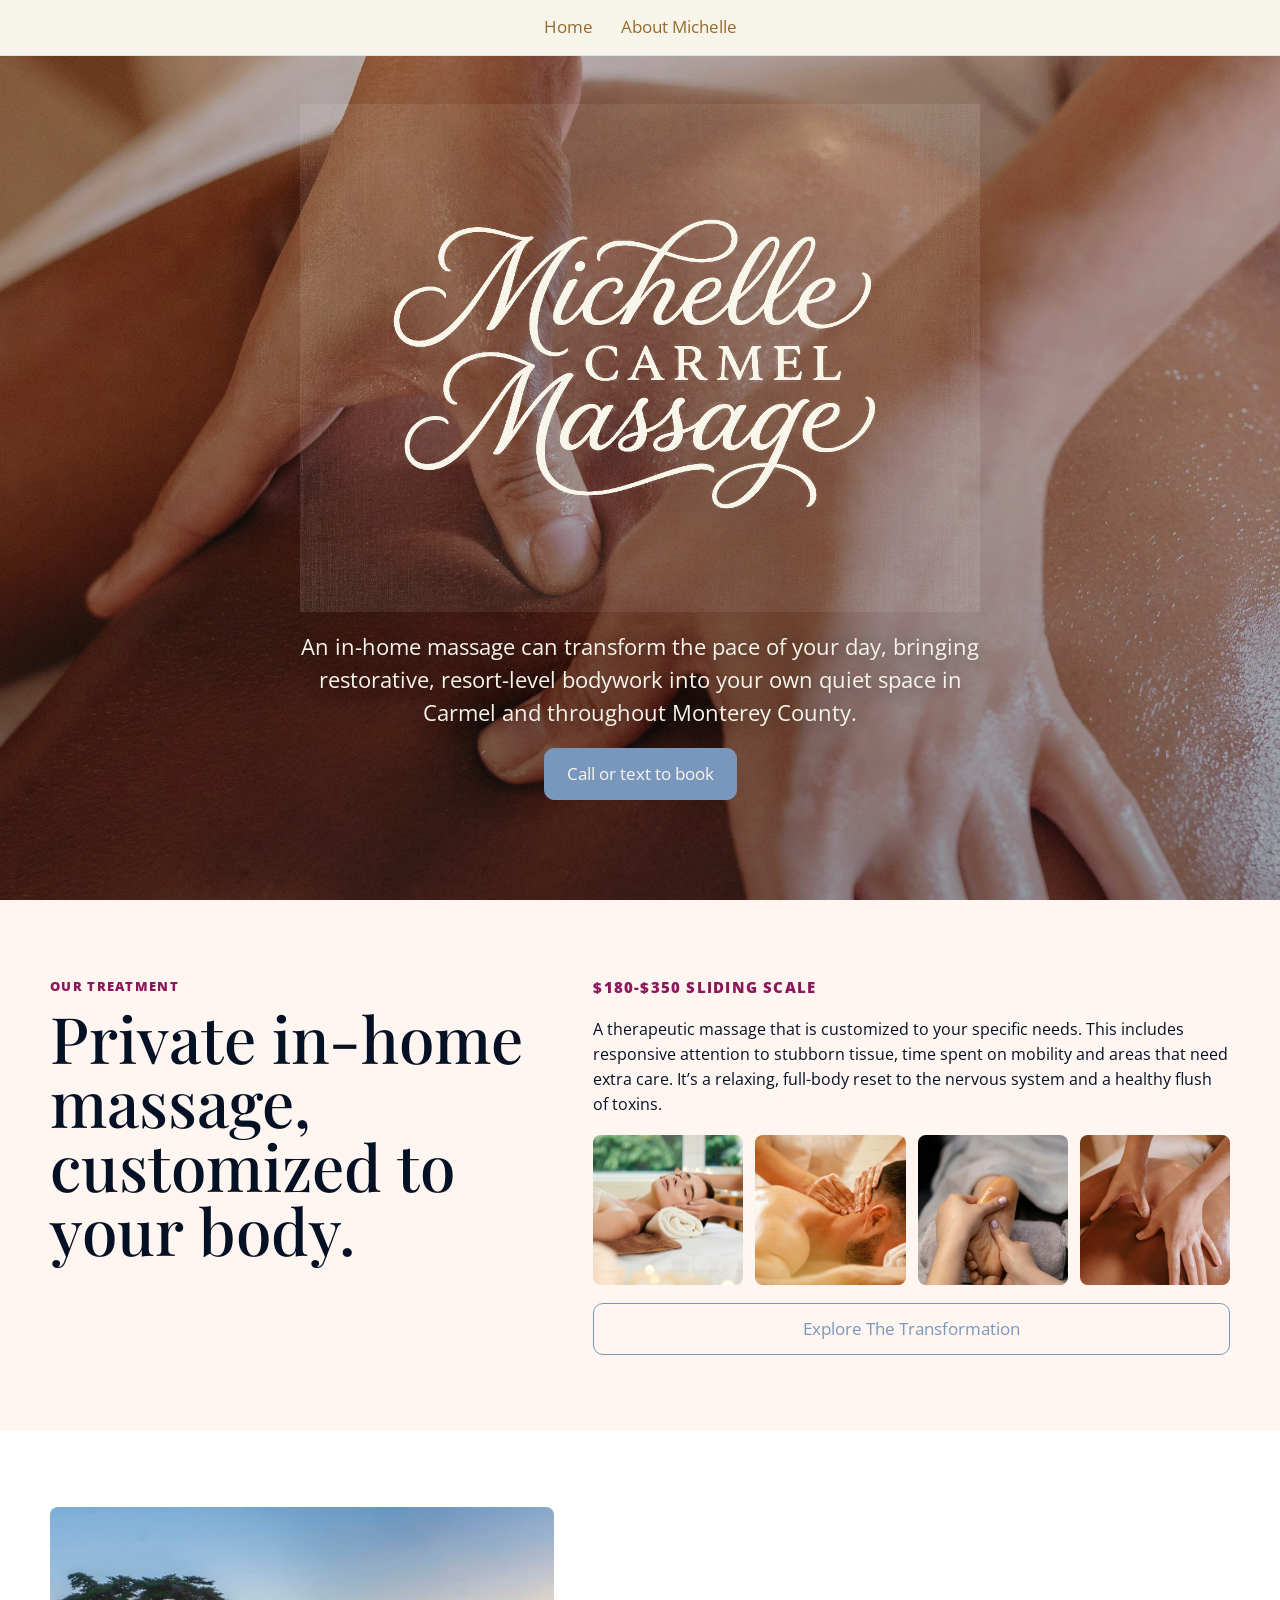
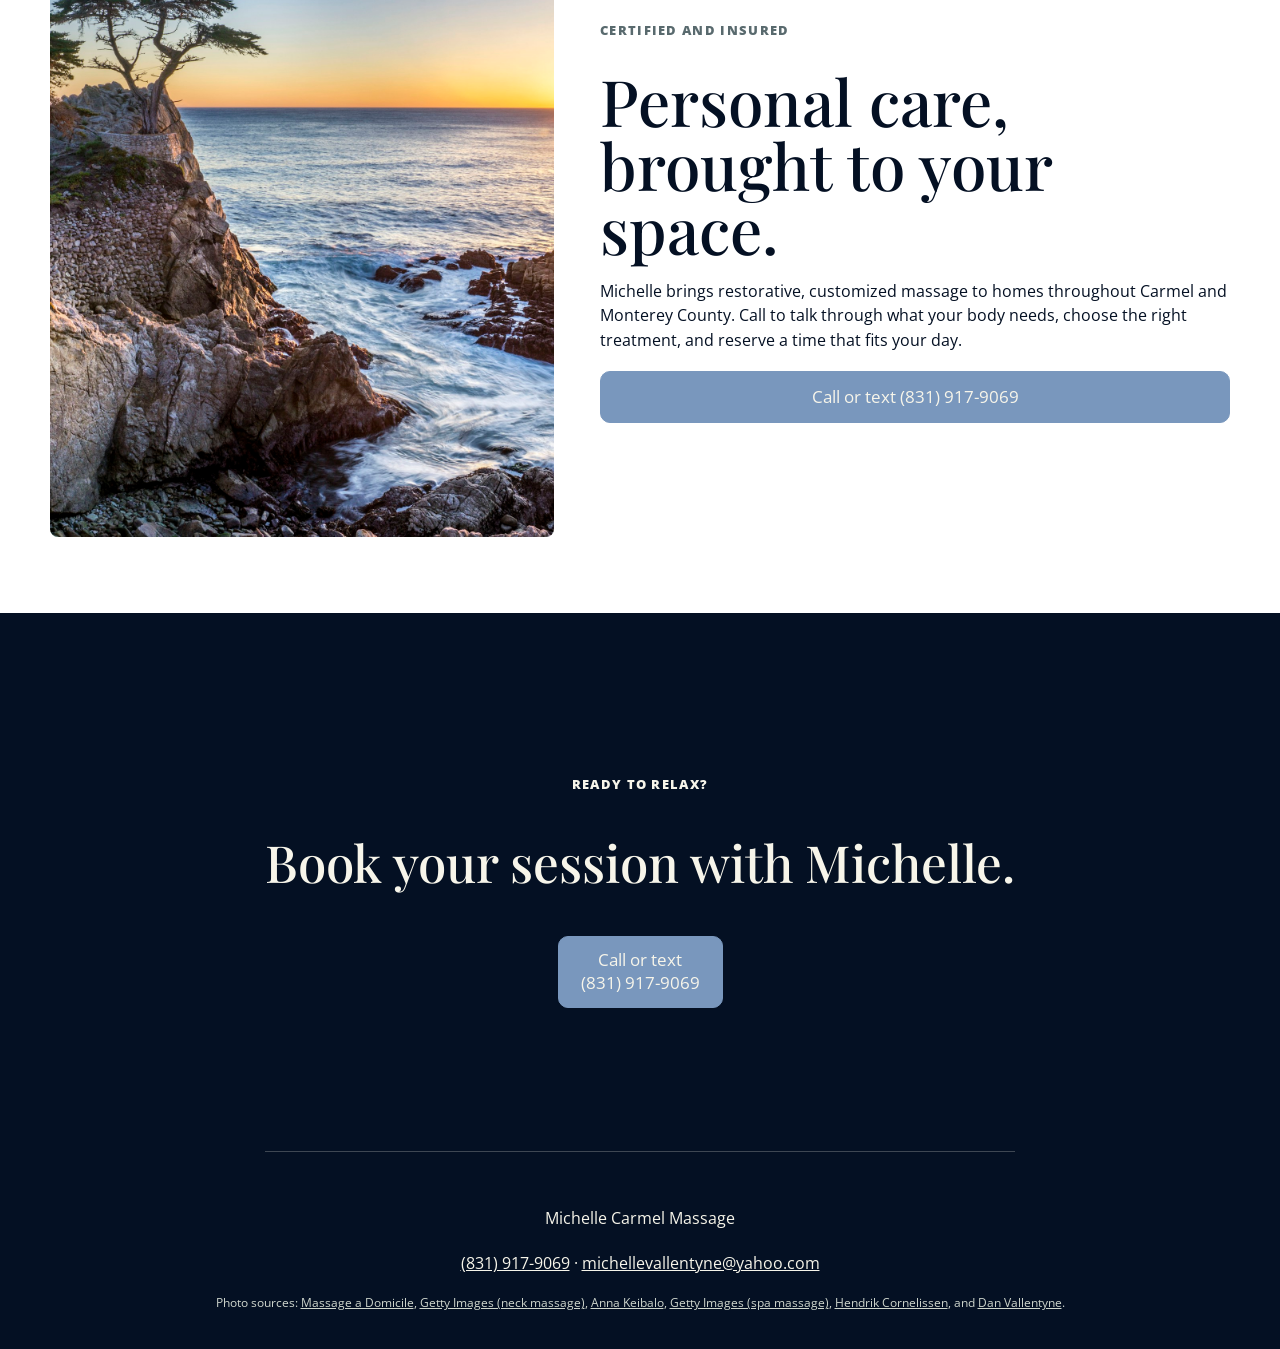
==== commit 113ab95f: "Update massage site content and media" ====
--- a/index.html
+++ b/index.html
@@ -5,6 +5,14 @@
   <meta name="viewport" content="width=device-width, initial-scale=1">
   <title>Michelle Carmel Massage | Out-Call Massage Therapy in Monterey County</title>
   <meta name="description" content="Michelle Carmel Vallentyne offers personalized, in-home massage therapy throughout Monterey County. Call (831) 917-9069 to book.">
+  <!-- Google tag (gtag.js) -->
+  <script async src="https://www.googletagmanager.com/gtag/js?id=G-4W7T8YLLMF"></script>
+  <script>
+    window.dataLayer = window.dataLayer || [];
+    function gtag(){dataLayer.push(arguments);}
+    gtag('js', new Date());
+    gtag('config', 'G-4W7T8YLLMF');
+  </script>
   <link rel="preconnect" href="https://fonts.googleapis.com">
   <link rel="preconnect" href="https://fonts.gstatic.com" crossorigin>
   <link href="https://fonts.googleapis.com/css2?family=Great+Vibes&amp;family=Open+Sans:wght@400;600;700&amp;family=Playfair+Display:wght@500;600&amp;display=swap" rel="stylesheet">
@@ -33,45 +41,21 @@
     </section>
 
     <section class="section treatments-section">
-      <div class="container">
-        <div class="section-heading">
-          <div>
-            <p class="eyebrow">Our treatments</p>
-            <h2>Private in-home massage, tailored with resort-level care.</h2>
+      <div class="container two-column-text">
+        <div>
+          <p class="eyebrow">Our treatment</p>
+          <h2>Private in-home massage, customized to your body.</h2>
+        </div>
+        <div class="copy">
+          <p class="price">$180-$350 sliding scale</p>
+          <p>A therapeutic massage that is customized to your specific needs. This includes responsive attention to stubborn tissue, time spent on mobility and areas that need extra care. It’s a relaxing, full-body reset to the nervous system and a healthy flush of toxins.</p>
+          <div class="massage-gallery">
+            <img src="media/spa-relaxing-massage.jpg" alt="Relaxing spa massage">
+            <img src="media/neck-massage.jpg" alt="Focused neck massage">
+            <img src="media/foot-massage.jpg" alt="Relaxing foot massage">
+            <img src="media/back-massage.jpg" alt="Therapeutic back massage">
           </div>
-          <p>Each visit is tailored to your needs, with Michelle drawing from a range of modalities and years of resort-level spa experience.</p>
-        </div>
-
-        <div class="treatment-grid">
-          <article class="card">
-            <img src="media/back-massage.jpg" alt="Therapeutic back massage">
-            <div class="card-body">
-              <p class="price">$180</p>
-              <h3>The Essential</h3>
-              <p>A complete full-body massage for relaxation, nervous system reset, and everyday muscle tension.</p>
-              <a class="button secondary" href="/essential-massage/">Explore treatment</a>
-            </div>
-          </article>
-
-          <article class="card">
-            <img src="media/foot-massage.jpg" alt="Relaxing foot massage">
-            <div class="card-body">
-              <p class="price">$225</p>
-              <h3>The Treatment</h3>
-              <p>A more focused therapeutic session for stubborn tension, mobility, and areas that need extra care.</p>
-              <a class="button secondary" href="/therapeutic-treatment/">Explore treatment</a>
-            </div>
-          </article>
-
-          <article class="card">
-            <img src="media/hot-stone-massage.jpg" alt="Hot stone massage treatment">
-            <div class="card-body">
-              <p class="price">$350</p>
-              <h3>The Transformation</h3>
-              <p>Michelle's most spacious, premium full-body reset with deeper personalization and an unhurried finish.</p>
-              <a class="button secondary" href="/full-body-transformation/">Explore treatment</a>
-            </div>
-          </article>
+          <a class="button secondary" href="/full-body-transformation/">Explore The Transformation</a>
         </div>
       </div>
     </section>
@@ -102,7 +86,7 @@
       <p>Michelle Carmel Massage</p>
       <p><a href="tel:8319179069">(831) 917-9069</a> · <a href="mailto:michellevallentyne@yahoo.com">michellevallentyne@yahoo.com</a></p>
     </div>
-    <p class="photo-sources">Photo sources: <a href="https://unsplash.com/photos/massage-is-being-administered-to-a-persons-back-nMVUTY8_gGw">Massage a Domicile</a>, <a href="https://unsplash.com/photos/a-woman-getting-a-foot-massage-from-a-foot-massager-QMgwloa7nQs">Anna Keibalo</a>, <a href="https://unsplash.com/photos/a-woman-laying-on-a-bed-with-hot-stones-on-her-back-_TyrA1RUaiI">Taylor Heery</a>, <a href="https://unsplash.com/photos/sea-waves-on-rock-formation-during-sunrise-eTUSt12fhZY">Hendrik Cornelissen</a>, and <a href="https://photos.google.com/share/AF1QipM1lYgIzQpZOuhpBR0-gj-J_03DL9Nnvnro2id6R2sSTR1xPQQIapzrpnLm9ZrqXQ/photo/AF1QipNnfD1pW17qtRT4gAIb4eRQd_qv3zeB-kaf-RzP?key=SUZTOVNMYjc1VV9HenpOQmlERFlaQzlWWjZFb09R">Dan Vallentyne</a>.</p>
+    <p class="photo-sources">Photo sources: <a href="https://unsplash.com/photos/massage-is-being-administered-to-a-persons-back-nMVUTY8_gGw">Massage a Domicile</a>, <a href="https://unsplash.com/photos/close-up-of-therapist-massaging-mans-neck-during-spa-treatment-AZQ9XdI86JI">Getty Images (neck massage)</a>, <a href="https://unsplash.com/photos/a-woman-getting-a-foot-massage-from-a-foot-massager-QMgwloa7nQs">Anna Keibalo</a>, <a href="https://unsplash.com/photos/close-up-of-woman-relaxing-during-spa-massage-in-spa-salon-TM6QiGEzifc">Getty Images (spa massage)</a>, <a href="https://unsplash.com/photos/sea-waves-on-rock-formation-during-sunrise-eTUSt12fhZY">Hendrik Cornelissen</a>, and <a href="https://photos.google.com/share/AF1QipM1lYgIzQpZOuhpBR0-gj-J_03DL9Nnvnro2id6R2sSTR1xPQQIapzrpnLm9ZrqXQ/photo/AF1QipNnfD1pW17qtRT4gAIb4eRQd_qv3zeB-kaf-RzP?key=SUZTOVNMYjc1VV9HenpOQmlERFlaQzlWWjZFb09R">Dan Vallentyne</a>.</p>
   </footer>
   <script src="/nav.js" defer></script>
 </body>
--- a/styles.css
+++ b/styles.css
@@ -255,7 +255,8 @@
 .treatment-grid {
   display: grid;
   gap: 22px;
-  grid-template-columns: repeat(3, minmax(0, 1fr));
+  grid-template-columns: minmax(0, 680px);
+  justify-content: center;
 }
 
 .card {
@@ -308,6 +309,20 @@
 .copy {
   display: grid;
   gap: 18px;
+}
+
+.massage-gallery {
+  display: grid;
+  gap: 12px;
+  grid-template-columns: repeat(4, minmax(0, 1fr));
+}
+
+.massage-gallery img {
+  aspect-ratio: 1;
+  border-radius: 8px;
+  height: auto;
+  object-fit: cover;
+  width: 100%;
 }
 
 .copy ul,
@@ -419,6 +434,112 @@
   grid-template-columns: minmax(0, 0.8fr) minmax(0, 1fr);
 }
 
+.product-story {
+  background: var(--white);
+}
+
+.story-intro {
+  align-items: end;
+  display: grid;
+  gap: 46px;
+  grid-template-columns: minmax(0, 0.9fr) minmax(0, 1fr);
+  margin-bottom: 42px;
+}
+
+.story-step img {
+  aspect-ratio: 4 / 5;
+  border-radius: 8px;
+  height: 100%;
+  object-fit: cover;
+  width: 100%;
+}
+
+.story-band {
+  padding: 76px 20px;
+}
+
+.story-band.alt,
+.benefits-section {
+  background: #fff5f1;
+}
+
+.story-step {
+  align-items: center;
+  display: grid;
+  gap: 54px;
+  grid-template-columns: minmax(0, 0.95fr) minmax(0, 1.05fr);
+}
+
+.story-step.reverse {
+  grid-template-columns: minmax(0, 1.05fr) minmax(0, 0.95fr);
+}
+
+.benefit-list {
+  display: grid;
+  gap: 22px;
+  grid-template-columns: repeat(4, minmax(0, 1fr));
+  list-style: none;
+  margin: 0;
+  padding: 0;
+}
+
+.benefit-list li {
+  border-top: 1px solid var(--line);
+  padding-top: 18px;
+}
+
+.pricing-panel {
+  align-items: end;
+  border-top: 1px solid var(--line);
+  display: grid;
+  gap: 34px;
+  grid-template-columns: minmax(0, 1fr) minmax(280px, 0.7fr);
+  margin-top: 42px;
+  padding-top: 32px;
+}
+
+.price-slider {
+  display: grid;
+  gap: 14px;
+}
+
+.price-slider label {
+  color: var(--muted);
+  font-size: 0.95rem;
+}
+
+.price-slider input {
+  accent-color: var(--green);
+  width: 100%;
+}
+
+.price-slider-meta {
+  align-items: center;
+  display: grid;
+  gap: 12px;
+  grid-template-columns: 1fr auto 1fr;
+}
+
+.price-slider-meta span:last-child {
+  text-align: right;
+}
+
+.price-slider output {
+  color: var(--clay);
+  font-size: 1.4rem;
+  font-weight: 700;
+}
+
+.booking-panel {
+  align-items: center;
+  border-top: 1px solid var(--line);
+  display: flex;
+  gap: 24px;
+  justify-content: space-between;
+  margin-top: 42px;
+  padding-top: 32px;
+}
+
 .detail-panel {
   border-top: 1px solid var(--line);
   display: grid;
@@ -427,24 +548,56 @@
 }
 
 @media (max-width: 820px) {
-  .nav,
-  .nav-links,
+  :root {
+    --expanded-nav-height: calc(min(110px, 31vw) + 60px);
+  }
+
   .callout-inner,
   .footer-inner {
     align-items: flex-start;
     flex-direction: column;
   }
 
+  .nav {
+    text-align: center;
+  }
+
   .nav-links {
+    flex-direction: row;
+    flex-wrap: nowrap;
     gap: 12px;
+    justify-content: center;
+    width: 100%;
+  }
+
+  .footer-callout {
+    align-items: center;
+  }
+
+  .footer-callout .button {
+    align-self: center;
+  }
+
+  .massage-gallery {
+    grid-template-columns: repeat(2, minmax(0, 1fr));
   }
 
   .section-heading,
   .split,
   .split.reverse,
   .treatment-grid,
+  .story-intro,
+  .story-step,
+  .story-step.reverse,
+  .benefit-list,
+  .pricing-panel,
   .two-column-text {
     grid-template-columns: 1fr;
+  }
+
+  .booking-panel {
+    align-items: flex-start;
+    flex-direction: column;
   }
 
   .hero {
